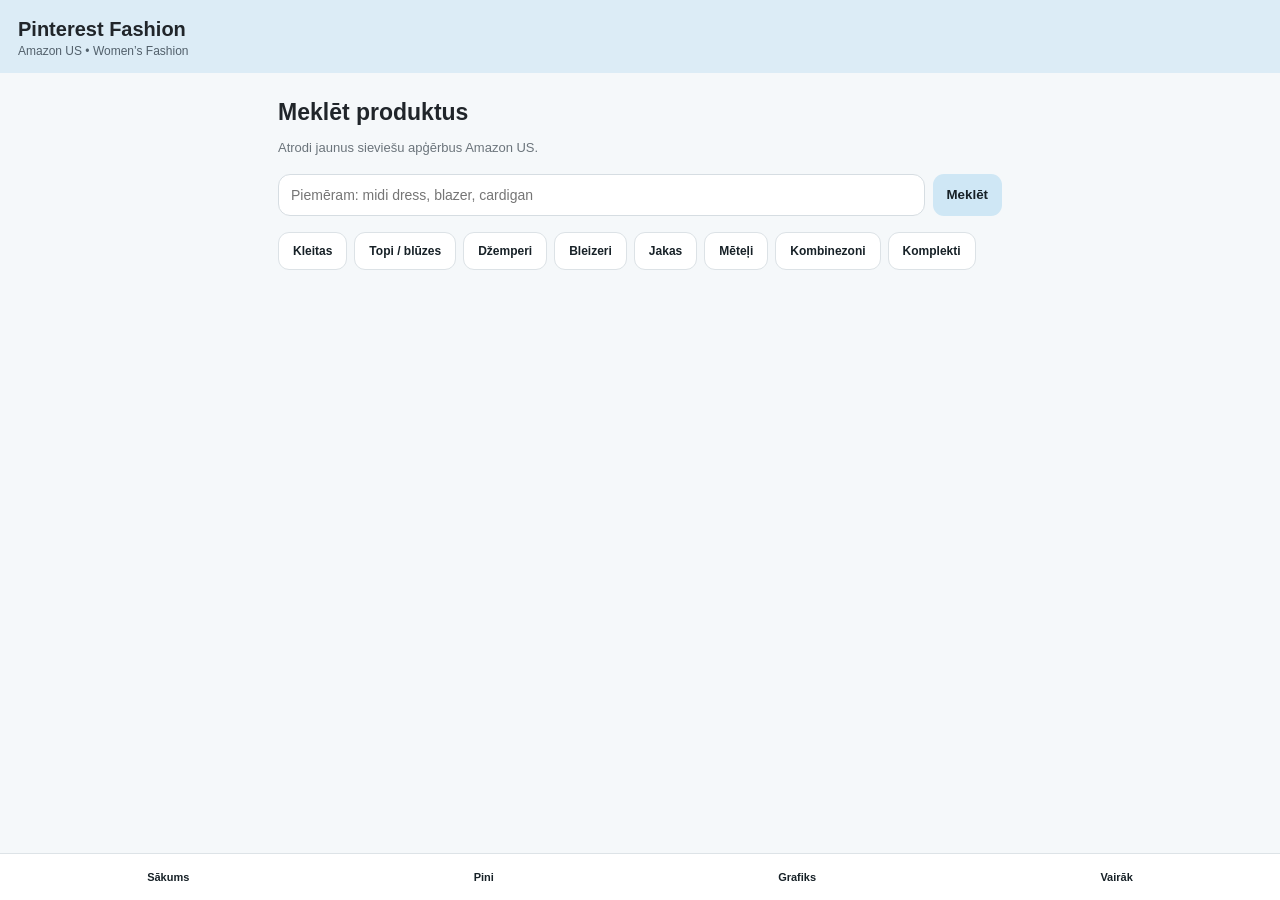
==== index.html @ 8db98124 "Rename index-3.html to index.html" ====
<!doctype html>
<html lang="lv">
<head>
  <meta charset="utf-8">
  <meta name="viewport" content="width=device-width,initial-scale=1,viewport-fit=cover">
  <meta name="theme-color" content="#dcecf6">
  <title>Amazon Pinterest Fashion</title>
  <link rel="stylesheet" href="style.css">
</head>
<body>
<header>
  <div class="brand">Pinterest Fashion</div>
  <div class="sub">Amazon US • Women’s Fashion</div>
</header>

<main>
  <section id="home" class="page active">
    <h1>Meklēt produktus</h1>
    <p class="muted">Atrodi jaunus sieviešu apģērbus Amazon US.</p>
    <div class="search">
      <input id="searchInput" placeholder="Piemēram: midi dress, blazer, cardigan">
      <button id="searchBtn">Meklēt</button>
    </div>
    <div class="filters">
      <button data-q="dresses">Kleitas</button>
      <button data-q="tops">Topi / blūzes</button>
      <button data-q="sweater women">Džemperi</button>
      <button data-q="women blazer">Bleizeri</button>
      <button data-q="women jacket">Jakas</button>
      <button data-q="women coat">Mēteļi</button>
      <button data-q="women jumpsuit">Kombinezoni</button>
      <button data-q="women two piece set">Komplekti</button>
    </div>
    <div id="status" class="status"></div>
    <div id="products" class="grid"></div>
  </section>

  <section id="product" class="page">
    <button class="back" data-page="home">← Atpakaļ</button>
    <div id="productDetail"></div>
  </section>

  <section id="pins" class="page">
    <h1>Mani pini</h1>
    <div id="pinsList" class="empty">Vēl nav izveidotu pin.</div>
  </section>

  <section id="schedule" class="page">
    <h1>Grafiks</h1>
    <div class="card">
      <b>3 pini dienā</b>
      <p class="muted">Mērķis: 2 SAVE + maksimums 1 LINK dienā.</p>
      <div class="scheduleRow"><span>Šodien</span><b id="todayCount">0 / 3</b></div>
    </div>
  </section>

  <section id="settings" class="page">
    <h1>Iestatījumi</h1>
    <div class="card">
      <label>Backend URL</label>
      <input id="apiBase" placeholder="https://tavs-backend.example.com">
      <button id="saveApi">Saglabāt</button>
      <p class="muted">Amazon Client Secret šeit nekad neievadi.</p>
    </div>
    <div class="card">
      <b>Atļautās kategorijas</b>
      <p>Kleitas, topi, blūzes, krekli, džemperi, kardigani, jakas, bleizeri, pufaikas, mēteļi, trenči, kombinezoni, romperi, divdaļīgi komplekti un loungewear.</p>
    </div>
  </section>
</main>

<nav>
  <button data-page="home">Sākums</button>
  <button data-page="pins">Pini</button>
  <button data-page="schedule">Grafiks</button>
  <button data-page="settings">Vairāk</button>
</nav>

<script src="app.js"></script>
</body>
</html>
---- style.css ----
*{box-sizing:border-box}body{margin:0;font-family:Arial,sans-serif;background:#f5f8fa;color:#20252a;padding-bottom:78px}header{background:#dcecf6;padding:18px 18px 15px;position:sticky;top:0;z-index:3}.brand{font-size:20px;font-weight:700}.sub{font-size:12px;margin-top:3px;color:#52606b}main{max-width:760px;margin:auto;padding:18px}h1{font-size:23px;margin:8px 0}.muted{color:#6b747b;font-size:13px;line-height:1.45}.search{display:flex;gap:8px;margin:16px 0}.search input,.card input{flex:1;border:1px solid #d6dde2;border-radius:12px;padding:12px;font-size:14px;background:white}.search button,button{border:0;border-radius:11px;padding:11px 14px;background:#cfe7f5;color:#172127;font-weight:600}.filters{display:flex;gap:7px;overflow:auto;padding-bottom:8px}.filters button{white-space:nowrap;background:white;border:1px solid #dce2e6;font-size:12px}.status{font-size:12px;margin:12px 0;color:#6b747b}.grid{display:grid;grid-template-columns:repeat(2,minmax(0,1fr));gap:12px}.card,.product{background:white;border-radius:16px;padding:13px;border:1px solid #e1e6e9}.product img{width:100%;aspect-ratio:3/4;object-fit:cover;border-radius:12px;background:#eee}.product h3{font-size:13px;line-height:1.35;margin:9px 0 6px}.product .small{font-size:11px;color:#707980}.product button{width:100%;margin-top:8px}.page{display:none}.page.active{display:block}.back{background:white;border:1px solid #dce2e6;margin-bottom:14px}.heroImg{width:100%;max-height:540px;object-fit:contain;background:white;border-radius:16px}.thumbs{display:flex;gap:8px;overflow:auto;margin:10px 0}.thumbs img{width:70px;height:90px;object-fit:cover;border-radius:9px;border:2px solid transparent}.thumbs img.selected{border-color:#8bbbd4}.empty{padding:25px;text-align:center;color:#7b858c}.scheduleRow{display:flex;justify-content:space-between;padding-top:14px}nav{position:fixed;bottom:0;left:0;right:0;background:white;border-top:1px solid #dde3e7;display:flex;justify-content:space-around;padding:9px 5px calc(9px + env(safe-area-inset-bottom));z-index:5}nav button{background:transparent;font-size:11px;padding:8px}.pin{margin-top:12px}.pin img{width:100%;border-radius:12px}.pin h3{font-size:15px}.label{font-size:11px;color:#69737a;margin-top:10px;display:block}.save{background:#fff;border:1px solid #d7dee2;margin-top:8px} @media(min-width:600px){.grid{grid-template-columns:repeat(3,minmax(0,1fr))}}
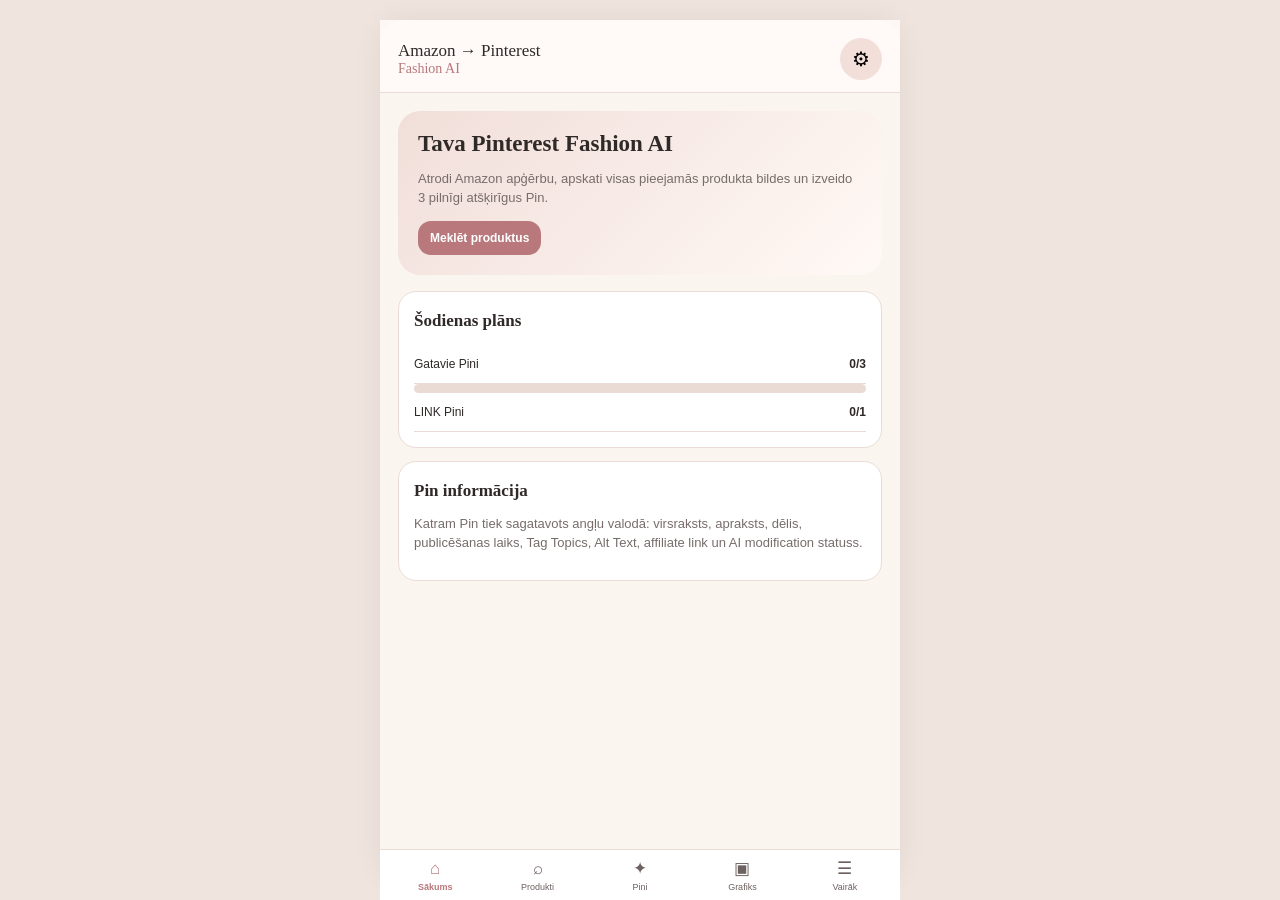
==== commit d7a1a43a: "Rename index-4.html to index.html" ====
--- a/index.html
+++ b/index.html
@@ -1,81 +1,308 @@
 <!doctype html>
 <html lang="lv">
 <head>
-  <meta charset="utf-8">
+  <meta charset="UTF-8">
   <meta name="viewport" content="width=device-width,initial-scale=1,viewport-fit=cover">
-  <meta name="theme-color" content="#dcecf6">
-  <title>Amazon Pinterest Fashion</title>
-  <link rel="stylesheet" href="style.css">
+  <meta name="theme-color" content="#b9787c">
+  <meta name="apple-mobile-web-app-capable" content="yes">
+  <title>Amazon → Pinterest Fashion AI</title>
+  
+  <style>
+:root{--rose:#b9787c;--rose2:#d9a6a5;--cream:#fbf5f0;--card:#fffaf7;--ink:#2f2928;--muted:#766d6b;--line:#eadbd5;--green:#4f9b83}
+*{box-sizing:border-box} body{margin:0;background:#efe4de;font-family:Arial,sans-serif;color:var(--ink)}
+button,input,select,textarea{font:inherit}.app{}
+#app{max-width:520px;margin:auto;min-height:100vh;background:var(--cream);box-shadow:0 0 30px #0001;padding-bottom:82px}
+.topbar{position:sticky;top:0;z-index:5;background:#fffaf8dd;backdrop-filter:blur(12px);display:flex;align-items:center;justify-content:space-between;padding:18px 18px 12px;border-bottom:1px solid var(--line)}
+.brand{font-family:Georgia,serif;font-size:20px}.brand-sub{font-family:Georgia,serif;font-size:16px;color:var(--rose)}
+.icon-btn{border:0;background:#f2dfda;width:42px;height:42px;border-radius:50%;font-size:20px}
+main{padding:18px}.hero{background:linear-gradient(135deg,#f1ded9,#fff9f5);padding:20px;border-radius:22px;margin-bottom:16px}
+h1{font-family:Georgia,serif;font-size:28px;margin:0 0 7px}h2{font-family:Georgia,serif;font-size:21px;margin:4px 0 14px}
+p{color:var(--muted);line-height:1.45}.search{display:flex;gap:8px}.search input{flex:1;min-width:0;border:1px solid var(--line);border-radius:13px;padding:13px;background:#fff}
+.primary,.secondary{border:0;border-radius:13px;padding:13px 15px;font-weight:700}.primary{background:var(--rose);color:white}.secondary{background:#f1dfdb;color:#7d4f52}
+.filters{display:grid;grid-template-columns:1fr 1fr;gap:9px;margin:12px 0}.filters select,.filters input{width:100%;border:1px solid var(--line);border-radius:11px;padding:11px;background:white}
+.chips{display:flex;flex-wrap:wrap;gap:7px;margin-top:10px}.chip{border:1px solid var(--line);background:white;border-radius:20px;padding:8px 11px;color:#695d59}
+.grid{display:grid;grid-template-columns:1fr 1fr;gap:12px}.product{background:white;border:1px solid var(--line);border-radius:16px;overflow:hidden}.product img{width:100%;aspect-ratio:1/1.22;object-fit:cover;background:#eee}.product-body{padding:10px}.product-title{font-size:13px;font-weight:700;min-height:34px}.price{font-weight:800;margin:5px 0}.stars{font-size:12px;color:#d98b18}.product .primary{width:100%;padding:9px;margin-top:7px}
+.pin-grid{display:grid;grid-template-columns:repeat(3,1fr);gap:8px}.pin{background:white;border:1px solid var(--line);border-radius:13px;overflow:hidden}.pin img{width:100%;aspect-ratio:2/3;object-fit:cover}.pin-body{padding:8px}.tag{font-size:10px;font-weight:800;color:#8b5559;background:#f4ddda;border-radius:10px;padding:5px 7px;display:inline-block}.pin button{width:100%;margin-top:7px}
+.card{background:white;border:1px solid var(--line);border-radius:18px;padding:15px;margin-bottom:13px}.field{margin:10px 0}.field label{font-size:12px;font-weight:700;display:block;margin-bottom:5px}.field input,.field textarea,.field select{width:100%;border:1px solid var(--line);border-radius:11px;padding:10px;background:#fff}.field textarea{min-height:90px;resize:vertical}
+.row{display:flex;gap:9px;align-items:center}.row>*{flex:1}.muted{color:var(--muted);font-size:13px}.empty{padding:30px;text-align:center;color:var(--muted)}
+.calendar{display:grid;grid-template-columns:repeat(7,1fr);gap:5px}.day{padding:9px 2px;text-align:center;border-radius:10px;background:#fff;border:1px solid var(--line);font-size:12px}.day.active{background:var(--rose);color:white}.agenda-item{display:flex;gap:10px;align-items:center;padding:10px 0;border-bottom:1px solid var(--line)}.thumb{width:48px;height:62px;border-radius:8px;object-fit:cover}
+.stat{display:flex;justify-content:space-between;padding:12px 0;border-bottom:1px solid var(--line)}.progress{height:9px;background:#eadbd5;border-radius:8px;overflow:hidden}.progress>div{height:100%;background:var(--green);width:100%}
+.bottom-nav{position:fixed;bottom:0;left:50%;transform:translateX(-50%);max-width:520px;width:100%;display:grid;grid-template-columns:repeat(5,1fr);background:#fff;border-top:1px solid var(--line);z-index:10;padding:7px 4px calc(7px + env(safe-area-inset-bottom))}
+.bottom-nav button{border:0;background:transparent;color:#6d6260;font-size:19px}.bottom-nav span{display:block;font-size:10px;margin-top:3px}.bottom-nav button.active{color:var(--rose);font-weight:800}
+.back{border:0;background:transparent;padding:0 0 12px;font-size:14px;color:var(--rose)}
+.toast{position:fixed;bottom:95px;left:50%;transform:translateX(-50%);background:#2f2928;color:white;padding:11px 15px;border-radius:12px;z-index:30;font-size:13px}
+@media(min-width:700px){#app{border-radius:22px;margin-top:20px;min-height:calc(100vh - 40px)}}
+
+.image-strip{display:grid;grid-template-columns:repeat(2,1fr);gap:9px}.img-choice{background:#fff;border:1px solid var(--line);border-radius:12px;overflow:hidden}.img-choice img{width:100%;aspect-ratio:1;object-fit:cover}.img-choice small{display:block;padding:6px;color:var(--muted)}
+
+.image-picker{display:grid;grid-template-columns:repeat(4,1fr);gap:7px}
+.image-option{border:2px solid var(--line);background:white;border-radius:10px;padding:3px;overflow:hidden;color:var(--ink);cursor:pointer}
+.image-option img{width:100%;aspect-ratio:1;object-fit:cover;border-radius:7px;display:block}
+.image-option span{display:block;font-size:9px;padding:4px 2px;line-height:1.2}
+.image-option.selected{border-color:var(--rose);background:#f9e9e6}
+.image-option.used{opacity:.42;cursor:not-allowed}
+@media(max-width:380px){.image-picker{grid-template-columns:repeat(3,1fr)}}
+
+/* Compact mobile typography */
+h1{font-size:23px}
+h2{font-size:18px}
+.brand{font-size:17px}.brand-sub{font-size:14px}
+p{font-size:13px}.product-title{font-size:12px}.price{font-size:14px}.muted{font-size:11px}
+.card{font-size:13px}.card h2{font-size:17px}.field label{font-size:11px}.field input,.field textarea,.field select{font-size:12px;padding:9px}
+.primary,.secondary{font-size:12px;padding:10px 12px}.chip{font-size:11px;padding:7px 9px}.bottom-nav button{font-size:17px}.bottom-nav span{font-size:9px}.stat{font-size:12px}.agenda-item{font-size:12px}.image-option span{font-size:8px}.pin-body{font-size:11px}.tag{font-size:9px}
+</style>
 </head>
 <body>
-<header>
-  <div class="brand">Pinterest Fashion</div>
-  <div class="sub">Amazon US • Women’s Fashion</div>
-</header>
-
-<main>
-  <section id="home" class="page active">
-    <h1>Meklēt produktus</h1>
-    <p class="muted">Atrodi jaunus sieviešu apģērbus Amazon US.</p>
-    <div class="search">
-      <input id="searchInput" placeholder="Piemēram: midi dress, blazer, cardigan">
-      <button id="searchBtn">Meklēt</button>
-    </div>
-    <div class="filters">
-      <button data-q="dresses">Kleitas</button>
-      <button data-q="tops">Topi / blūzes</button>
-      <button data-q="sweater women">Džemperi</button>
-      <button data-q="women blazer">Bleizeri</button>
-      <button data-q="women jacket">Jakas</button>
-      <button data-q="women coat">Mēteļi</button>
-      <button data-q="women jumpsuit">Kombinezoni</button>
-      <button data-q="women two piece set">Komplekti</button>
-    </div>
-    <div id="status" class="status"></div>
-    <div id="products" class="grid"></div>
-  </section>
-
-  <section id="product" class="page">
-    <button class="back" data-page="home">← Atpakaļ</button>
-    <div id="productDetail"></div>
-  </section>
-
-  <section id="pins" class="page">
-    <h1>Mani pini</h1>
-    <div id="pinsList" class="empty">Vēl nav izveidotu pin.</div>
-  </section>
-
-  <section id="schedule" class="page">
-    <h1>Grafiks</h1>
-    <div class="card">
-      <b>3 pini dienā</b>
-      <p class="muted">Mērķis: 2 SAVE + maksimums 1 LINK dienā.</p>
-      <div class="scheduleRow"><span>Šodien</span><b id="todayCount">0 / 3</b></div>
-    </div>
-  </section>
-
-  <section id="settings" class="page">
-    <h1>Iestatījumi</h1>
-    <div class="card">
-      <label>Backend URL</label>
-      <input id="apiBase" placeholder="https://tavs-backend.example.com">
-      <button id="saveApi">Saglabāt</button>
-      <p class="muted">Amazon Client Secret šeit nekad neievadi.</p>
-    </div>
-    <div class="card">
-      <b>Atļautās kategorijas</b>
-      <p>Kleitas, topi, blūzes, krekli, džemperi, kardigani, jakas, bleizeri, pufaikas, mēteļi, trenči, kombinezoni, romperi, divdaļīgi komplekti un loungewear.</p>
-    </div>
-  </section>
-</main>
-
-<nav>
-  <button data-page="home">Sākums</button>
-  <button data-page="pins">Pini</button>
-  <button data-page="schedule">Grafiks</button>
-  <button data-page="settings">Vairāk</button>
-</nav>
-
-<script src="app.js"></script>
+  <div id="app">
+    <header class="topbar">
+      <div>
+        <div class="brand">Amazon → Pinterest</div>
+        <div class="brand-sub">Fashion AI</div>
+      </div>
+      <button class="icon-btn" onclick="showPage('settings')" aria-label="Iestatījumi">⚙</button>
+    </header>
+
+    <main id="content"></main>
+
+    <nav class="bottom-nav">
+      <button data-page="home" onclick="showPage('home')">⌂<span>Sākums</span></button>
+      <button data-page="products" onclick="showPage('products')">⌕<span>Produkti</span></button>
+      <button data-page="pins" onclick="showPage('pins')">✦<span>Pini</span></button>
+      <button data-page="schedule" onclick="showPage('schedule')">▣<span>Grafiks</span></button>
+      <button data-page="settings" onclick="showPage('settings')">☰<span>Vairāk</span></button>
+    </nav>
+  </div>
+<script>
+const products=[
+ {id:1,title:"PRETTYGARDEN Women's Striped Sweater",price:"$36.99",images:[
+ "https://images.unsplash.com/photo-1576566588028-4147f3842f27?auto=format&fit=crop&w=700&q=80",
+ "https://images.unsplash.com/photo-1434389677669-e08b4cac3105?auto=format&fit=crop&w=700&q=80",
+ "https://images.unsplash.com/photo-1551488831-00ddcb6c6bd3?auto=format&fit=crop&w=700&q=80",
+ "https://images.unsplash.com/photo-1541099649105-f69ad21f3246?auto=format&fit=crop&w=700&q=80"
+ ]},
+ {id:2,title:"ANRABESS Women's Casual Blazer",price:"$49.99",images:[
+ "https://images.unsplash.com/photo-1591369822096-ffd140ec948f?auto=format&fit=crop&w=700&q=80",
+ "https://images.unsplash.com/photo-1551488831-00ddcb6c6bd3?auto=format&fit=crop&w=700&q=80",
+ "https://images.unsplash.com/photo-1539109136881-3be0616acf4b?auto=format&fit=crop&w=700&q=80",
+ "https://images.unsplash.com/photo-1485968579580-b6d095142e6e?auto=format&fit=crop&w=700&q=80"
+ ]},
+ {id:3,title:"MEROKEETY Women's Ribbed Sweater",price:"$32.99",images:[
+ "https://images.unsplash.com/photo-1434389677669-e08b4cac3105?auto=format&fit=crop&w=700&q=80",
+ "https://images.unsplash.com/photo-1485968579580-b6d095142e6e?auto=format&fit=crop&w=700&q=80",
+ "https://images.unsplash.com/photo-1551488831-00ddcb6c6bd3?auto=format&fit=crop&w=700&q=80",
+ "https://images.unsplash.com/photo-1525507119028-ed4c629a60a3?auto=format&fit=crop&w=700&q=80"
+ ]},
+ {id:5,title:"ZESICA Women's Sweater Dress",price:"$44.99",images:[
+ "https://images.unsplash.com/photo-1496747611176-843222e1e57c?auto=format&fit=crop&w=700&q=80",
+ "https://images.unsplash.com/photo-1485230895905-ec40ba36b9bc?auto=format&fit=crop&w=700&q=80",
+ "https://images.unsplash.com/photo-1515886657613-9f3515b0c78f?auto=format&fit=crop&w=700&q=80",
+ "https://images.unsplash.com/photo-1529139574466-a303027c1d8b?auto=format&fit=crop&w=700&q=80"
+ ]},
+ {id:6,title:"ANRABESS Women's Casual Blouse",price:"$29.99",images:[
+ "https://images.unsplash.com/photo-1551488831-00ddcb6c6bd3?auto=format&fit=crop&w=700&q=80",
+ "https://images.unsplash.com/photo-1564257577054-8b8f7b0f0e9f?auto=format&fit=crop&w=700&q=80",
+ "https://images.unsplash.com/photo-1581044777550-4cfa60707c03?auto=format&fit=crop&w=700&q=80",
+ "https://images.unsplash.com/photo-1534030347209-467a5b0f0c3d?auto=format&fit=crop&w=700&q=80"
+ ]}
+];
+
+const boards=["Classy Minimal Outfits","Chic Everyday Outfit Ideas","Capsule wardrobe outfit ideas","Women's Outfit Ideas"];
+const times=["10:00","14:00","18:30","21:00"];
+let state={
+ page:"home", selected:null, activeProduct:null,
+ pins:JSON.parse(localStorage.getItem("pins")||"[]"),
+ schedule:JSON.parse(localStorage.getItem("schedule")||"[]")
+};
+
+function save(){localStorage.setItem("pins",JSON.stringify(state.pins));localStorage.setItem("schedule",JSON.stringify(state.schedule))}
+function nav(){document.querySelectorAll(".bottom-nav button").forEach(b=>b.classList.toggle("active",b.dataset.page===state.page))}
+function showPage(p){state.page=p;render();window.scrollTo(0,0)}
+function toast(t){let x=document.createElement("div");x.className="toast";x.textContent=t;document.body.appendChild(x);setTimeout(()=>x.remove(),2200)}
+function imgCard(p,i){return `<div class="img-choice"><img src="${p.images[i]}" alt="Amazon image ${i+1}"><small>Amazon attēls ${i+1}</small></div>`}
+function productCard(p){
+ return `<article class="product">
+   <img src="${p.images[0]}" alt="${p.title}">
+   <div class="product-body">
+     <div class="product-title">${p.title}</div>
+     <div class="price">${p.price}</div>
+     <div class="stars">★★★★★ <span class="muted">(2.8K)</span></div>
+     <div class="muted" style="margin-top:5px">${p.images.length} Amazon bildes</div>
+     <button class="primary" onclick="openProduct(${p.id})">Apskatīt un izveidot Pinus</button>
+ </div></article>`
+}
+function home(){
+ return `<div class="hero"><h1>Tava Pinterest Fashion AI</h1>
+ <p>Atrodi Amazon apģērbu, apskati visas pieejamās produkta bildes un izveido 3 pilnīgi atšķirīgus Pin.</p>
+ <button class="primary" onclick="showPage('products')">Meklēt produktus</button></div>
+ <div class="card"><h2>Šodienas plāns</h2>
+ <div class="stat"><span>Gatavie Pini</span><b>${state.pins.length}/3</b></div>
+ <div class="progress"><div style="width:${Math.min(100,state.pins.length/3*100)}%"></div></div>
+ <div class="stat"><span>LINK Pini</span><b>${state.pins.filter(x=>x.type==="LINK").length}/1</b></div></div>
+ <div class="card"><h2>Pin informācija</h2>
+ <p>Katram Pin tiek sagatavots angļu valodā: virsraksts, apraksts, dēlis, publicēšanas laiks, Tag Topics, Alt Text, affiliate link un AI modification statuss.</p></div>`
+}
+function productsPage(){
+ return `<button class="back" onclick="showPage('home')">‹ Atpakaļ</button><h2>Amazon produkti</h2>
+ <div class="search"><input id="q" placeholder="women's fall outfits"><button class="primary" onclick="doSearch()">Meklēt</button></div>
+ <div class="filters"><select id="category"><option>All Women's Fashion</option><option>Dresses</option><option>Tops</option><option>Blouses</option><option>Shirts</option><option>Sweaters</option><option>Cardigans</option><option>Jackets</option><option>Blazers</option><option>Puffer Jackets</option><option>Coats</option><option>Trench Coats</option><option>Jumpsuits</option><option>Romper</option><option>Two-Piece Sets</option><option>Loungewear</option></select>
+ <select><option>Best Match</option><option>Price: Low to High</option><option>Newest</option></select></div>
+ <div class="chips">${["dresses","tops","blouses","shirts","sweaters","cardigans","jackets","blazers","puffer jackets","coats","trench coats","jumpsuits","rompers","two piece sets","loungewear"].map(x=>`<button class="chip" onclick="document.getElementById('q').value='women ${x}'">${x}</button>`).join("")}</div>
+ <h2 style="margin-top:22px">Produkti</h2><div class="grid">${products.map(productCard).join("")}</div>`
+}
+function doSearch(){toast("Demo režīmā tiek parādīti piemēra produkti. Īstajā versijā šeit tiks meklēts Amazon.");}
+function openProduct(id){state.activeProduct=products.find(x=>x.id===id);state.page="product";render()}
+function productPage(){
+ const p=state.activeProduct;
+ return `<button class="back" onclick="showPage('products')">‹ Atpakaļ</button>
+ <div class="card"><h2>${p.title}</h2><div class="price">${p.price}</div>
+ <p>Amazon produkta bildes: ${p.images.length}. Izvēlies atšķirīgas bildes dažādiem Pin.</p><p class="muted">Aplikācija fokusējas uz kleitām, topiem, blūzēm, krekliem, džemperiem, kardiganiem, jakām, bleizeriem, pufaikām, mēteļiem, trenčiem, kombinezoniem, romperiem, komplektiem un loungewear.</p>
+ <div class="image-strip">${p.images.map((_,i)=>imgCard(p,i)).join("")}</div>
+ <button class="primary" style="width:100%;margin-top:14px" onclick="generatePins(${p.id})">Izveidot 3 atšķirīgus Pin</button></div>`
+}
+function buildPin(type,imgIndex,ai){
+ const p=state.activeProduct;
+ const title=type==="LINK"
+  ? `${p.title} | Chic Women's Outfit Idea`
+  : imgIndex===0
+    ? `Classy Everyday Outfit | ${p.title}`
+    : `Easy Fall Outfit Idea | ${p.title}`;
+ return {
+   id:Date.now()+imgIndex,type,img:p.images[imgIndex],sourceImage:imgIndex+1,
+   title,
+   desc:`Discover an effortless women's outfit featuring the ${p.title.toLowerCase()}. Perfect for chic everyday looks, fall outfit inspiration and a versatile capsule wardrobe. Shop the look on Amazon. Paid link. #ad`,
+   board:boards[imgIndex%boards.length],
+   time:times[imgIndex],
+   topics:["women's fashion","outfit ideas","capsule wardrobe","fall outfits","amazon finds"],
+   alt:`Woman wearing ${p.title.toLowerCase()} styled as a chic everyday outfit`,
+   affiliate:`https://www.amazon.com/dp/PRODUCT?tag=yourtag-20`,
+   ai:ai?"Yes — image modified":"No — original Amazon image",
+   aiDetails:ai?"Pinterest-format crop / editorial layout":"Original Amazon product image",
+   typeLabel:type+" PIN"
+ }
+}
+function generatePins(id){
+ state.activeProduct=products.find(x=>x.id===id);
+ // Deliberately different source images for the 3 Pins.
+ state.generated=[buildPin("SAVE",0,true),buildPin("SAVE",1,true),buildPin("LINK",2,true)];
+ state.page="generated";render()
+}
+function generatedPage(){
+ const p=state.activeProduct, arr=state.generated||[];
+ return `<button class="back" onclick="showPage('product')">‹ Atpakaļ</button>
+ <h2>Ģenerētie Pini</h2>
+ <p>Programma automātiski izvēlējās ${arr.length} dažādas bildes. Ja kāda nepatīk, vari to nomainīt pret jebkuru citu pieejamo Amazon bildi.</p>
+ <div class="pin-list">
+ ${arr.map((x,i)=>`
+   <div class="card pin-editor-card">
+     <div class="row" style="align-items:flex-start">
+       <div style="flex:0 0 125px">
+         <img style="width:125px;height:165px;object-fit:cover;border-radius:12px" src="${x.img}" id="preview-${i}">
+       </div>
+       <div>
+         <span class="tag">${x.typeLabel}</span>
+         <b style="display:block;margin-top:7px">${x.type==="LINK"?"LINK PIN":"SAVE PIN"}</b>
+         <small style="display:block;margin-top:4px;color:var(--muted)">Pašlaik izmantota Amazon bilde #${x.sourceImage}</small>
+         <small style="display:block;margin-top:4px;color:var(--green)">✓ Šī bilde netiek izmantota citam Pin</small>
+       </div>
+     </div>
+
+     <div style="margin-top:14px">
+       <label style="font-size:12px;font-weight:700;display:block;margin-bottom:7px">Nomainīt bildi</label>
+       <div class="image-picker">
+         ${p.images.map((url,j)=>{
+           const usedByOther=arr.some((other,k)=>k!==i && other.sourceImage===j+1);
+           const selected=x.sourceImage===j+1;
+           return `<button class="image-option ${selected?"selected":""} ${usedByOther?"used":""}"
+             ${usedByOther?"disabled":""}
+             onclick="changePinImage(${i},${j})">
+             <img src="${url}" alt="Amazon bilde ${j+1}">
+             <span>${selected?"✓ Izvēlēta":"Bilde #"+(j+1)}${usedByOther?" · izmantota":""}</span>
+           </button>`;
+         }).join("")}
+       </div>
+     </div>
+
+     <button class="secondary" style="width:100%;margin-top:12px" onclick="editGenerated(${i})">Rediģēt teksta informāciju</button>
+   </div>
+ `).join("")}
+ </div>
+
+ <div class="card" style="margin-top:14px">
+   <b>Bilžu pārbaude</b>
+   <div class="stat"><span>Dažādas bildes</span><b>${new Set(arr.map(x=>x.sourceImage)).size}/${arr.length}</b></div>
+   <div class="stat"><span>Pieejamās Amazon bildes</span><b>${p.images.length}</b></div>
+   <p style="margin-bottom:0">Ja produktam ir 4 bildes, vari brīvi nomainīt jebkuru no 3 izvēlētajām pret 4. bildi.</p>
+ </div>
+
+ <button class="primary" style="width:100%" onclick="addGenerated()">Pievienot grafikam</button>`;
+}
+function changePinImage(pinIndex,imageIndex){
+ const arr=state.generated||[];
+ const alreadyUsed=arr.some((x,i)=>i!==pinIndex && x.sourceImage===imageIndex+1);
+ if(alreadyUsed){toast("Šī bilde jau tiek izmantota citam Pin");return}
+ arr[pinIndex].img=state.activeProduct.images[imageIndex];
+ arr[pinIndex].sourceImage=imageIndex+1;
+ arr[pinIndex].alt=`Woman wearing ${state.activeProduct.title.toLowerCase()} styled as a chic everyday outfit`;
+ render();
+ toast(`Pin ${pinIndex+1}: izmantota Amazon bilde #${imageIndex+1}`);
+}
+function editGenerated(i){
+ state.editIndex=i;state.edit=JSON.parse(JSON.stringify(state.generated[i]));state.page="edit";render()
+}
+function editPage(){
+ const x=state.edit;
+ return `<button class="back" onclick="state.page='generated';render()">‹ Atpakaļ</button><h2>Rediģēt ${x.type} Pin</h2>
+ <div class="card">
+ <img style="width:100%;border-radius:14px;max-height:430px;object-fit:cover" src="${x.img}">
+ <div class="muted" style="margin-top:7px">Izmantotā Amazon bilde: #${x.sourceImage}</div>
+ <div class="field"><label>Pin tips</label><select id="etype"><option ${x.type==="SAVE"?"selected":""}>SAVE</option><option ${x.type==="LINK"?"selected":""}>LINK</option></select></div>
+ <div class="field"><label>Title — English</label><input id="etitle" value="${x.title}"></div>
+ <div class="field"><label>Description — English</label><textarea id="edesc">${x.desc}</textarea></div>
+ <div class="field"><label>Pinterest Board</label><select id="eboard">${boards.map(b=>`<option ${b===x.board?"selected":""}>${b}</option>`).join("")}</select></div>
+ <div class="field"><label>Publishing time</label><select id="etime">${times.map(t=>`<option ${t===x.time?"selected":""}>${t}</option>`).join("")}</select></div>
+ <div class="field"><label>Keywords — English</label><input id="ekeywords" value="${(x.keywords||x.topics.join(", ")).replace(/"/g,"&quot;")}"></div><div class="field"><label>Tag Topics — English</label><input id="etopics" value="${x.topics.join(", ")}"></div>
+ <div class="field"><label>Alt Text — English</label><textarea id="ealt">${x.alt}</textarea></div>
+ <div class="field"><label>Affiliate link</label><input id="elink" value="${x.affiliate}"></div>
+ <div class="field"><label>AI modification?</label><select id="eai"><option ${x.ai.startsWith("Yes")?"selected":""}>Yes — AI modified</option><option ${x.ai.startsWith("No")?"selected":""}>No — original Amazon image</option></select></div>
+ <div class="card" style="background:#fbf1ed"><b>AI modification details</b><p style="margin-bottom:0">${x.aiDetails}</p></div>
+ <button class="primary" style="width:100%" onclick="saveEdited()">Saglabāt Pin</button>
+ </div>`
+}
+function saveEdited(){
+ const x=state.edit;
+ x.type=document.getElementById("etype").value;x.title=document.getElementById("etitle").value;x.desc=document.getElementById("edesc").value;
+ x.board=document.getElementById("eboard").value;x.time=document.getElementById("etime").value;
+ x.keywords=document.getElementById("ekeywords").value;x.topics=document.getElementById("etopics").value.split(",").map(s=>s.trim()).filter(Boolean);x.alt=document.getElementById("ealt").value;
+ x.affiliate=document.getElementById("elink").value;x.ai=document.getElementById("eai").value;
+ x.aiDetails=x.ai.startsWith("Yes")?"Pinterest-format crop / editorial layout":"Original Amazon product image";
+ state.generated[state.editIndex]=x;state.page="generated";render();toast("Pin saglabāts")
+}
+function addGenerated(){
+ const arr=state.generated||[];
+ state.pins.push(...arr);state.schedule.push(...arr);save();state.generated=[];state.activeProduct=null;state.page="schedule";render();toast("3 atšķirīgi Pini pievienoti grafikam")
+}
+function pinsPage(){
+ return `<h2>Mani Pini</h2>${state.pins.length?state.pins.map(x=>`<div class="card"><div class="row"><img class="thumb" src="${x.img}"><div><span class="tag">${x.type}</span><b style="display:block;margin-top:5px">${x.title}</b><small>${x.board} · ${x.time}</small><small style="display:block">AI: ${x.ai}</small></div></div></div>`).join(""):`<div class="empty">Vēl nav saglabātu Pin.</div>`}`
+}
+function schedulePage(){
+ let days=[...Array(30)].map((_,i)=>i+1);
+ return `<h2>Manas publikācijas</h2><div class="card"><div style="display:flex;justify-content:space-between"><b>Septembris 2026</b><b>›</b></div><div class="calendar" style="margin-top:12px">${days.map(d=>`<div class="day ${d===24?"active":""}">${d}</div>`).join("")}</div></div>
+ <div class="card"><h2>Pini 24. sept.</h2>${state.schedule.length?state.schedule.slice(-3).map(x=>`<div class="agenda-item"><img class="thumb" src="${x.img}"><div><span class="tag">${x.type}</span><div>${x.title}</div><small>${x.time} · ${x.board}</small></div></div>`).join(""):"<div class='empty'>Šodien vēl nav ieplānotu Pin.</div>"}</div>
+ <div class="card"><div class="stat"><span>Dienas mērķis</span><b>${Math.min(3,state.schedule.length)}/3</b></div><div class="progress"><div style="width:${Math.min(100,state.schedule.length/3*100)}%"></div></div></div>`
+}
+function saveBackendUrl(){const v=document.getElementById("backendUrl")?.value?.trim()||"";localStorage.setItem("backendUrl",v);toast("Backend adrese saglabāta")}
+function settings(){
+ const backendUrl=localStorage.getItem("backendUrl")||"";
+ return `<h2>Iestatījumi</h2><div class="card"><h2>Amazon savienojums</h2><div class="field"><label>Backend URL</label><input id="backendUrl" value="${backendUrl}" placeholder="https://tavs-backend.example.com"></div><div class="field"><label>Partner Tag</label><input placeholder="yourtag-20"></div><div class="field"><label>Creators API Client ID</label><input placeholder="Ievadi Client ID"></div><p class="muted">Client Secret šeit neglabājam. Tas paliek drošajā backendā.</p><button class="primary" style="width:100%" onclick="saveBackendUrl()">Saglabāt</button></div>
+ <div class="card"><h2>Pinterest savienojums</h2><p>Šeit vēlāk pieslēgsim Pinterest kontu publicēšanai.</p><button class="secondary" style="width:100%" onclick="toast('Pinterest savienojums būs nākamajā versijā')">Pieslēgt Pinterest</button></div>
+ <div class="card"><h2>Mani Pinterest dēļi</h2>${boards.map(b=>`<div class="stat"><span>${b}</span><b>✓</b></div>`).join("")}</div>`
+}
+function render(){
+ let c=document.getElementById("content");
+ c.innerHTML=state.page==="home"?home():state.page==="products"?productsPage():state.page==="product"?productPage():state.page==="generated"?generatedPage():state.page==="edit"?editPage():state.page==="pins"?pinsPage():state.page==="schedule"?schedulePage():settings();
+ nav()
+}
+render();
+</script>
 </body>
 </html>
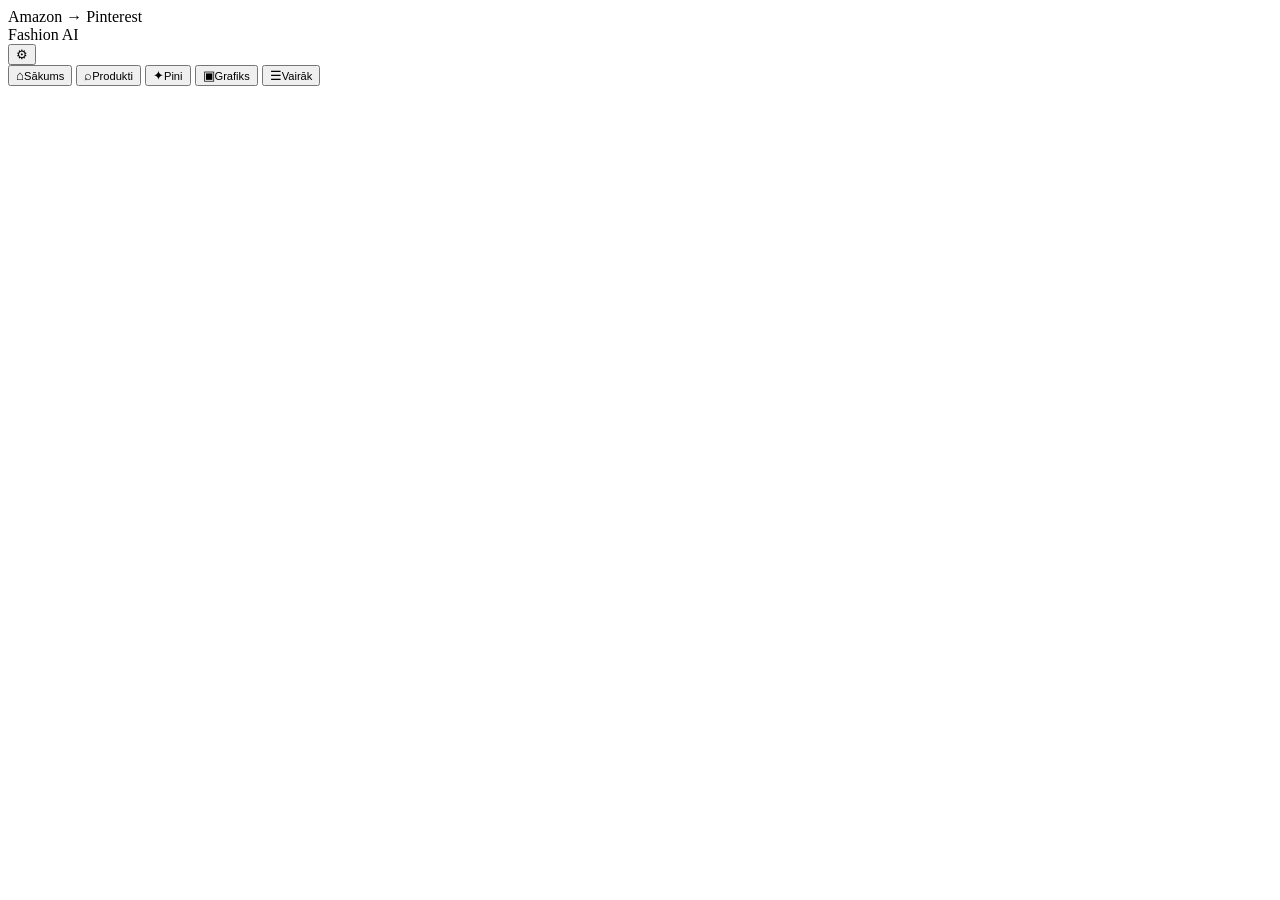
==== commit cb697fac: "Rename index-7.html to index.html" ====
--- a/index.html
+++ b/index.html
@@ -1,308 +1,22 @@
 <!doctype html>
 <html lang="lv">
 <head>
-  <meta charset="UTF-8">
-  <meta name="viewport" content="width=device-width,initial-scale=1,viewport-fit=cover">
-  <meta name="theme-color" content="#b9787c">
-  <meta name="apple-mobile-web-app-capable" content="yes">
-  <title>Amazon → Pinterest Fashion AI</title>
-  
-  <style>
-:root{--rose:#b9787c;--rose2:#d9a6a5;--cream:#fbf5f0;--card:#fffaf7;--ink:#2f2928;--muted:#766d6b;--line:#eadbd5;--green:#4f9b83}
-*{box-sizing:border-box} body{margin:0;background:#efe4de;font-family:Arial,sans-serif;color:var(--ink)}
-button,input,select,textarea{font:inherit}.app{}
-#app{max-width:520px;margin:auto;min-height:100vh;background:var(--cream);box-shadow:0 0 30px #0001;padding-bottom:82px}
-.topbar{position:sticky;top:0;z-index:5;background:#fffaf8dd;backdrop-filter:blur(12px);display:flex;align-items:center;justify-content:space-between;padding:18px 18px 12px;border-bottom:1px solid var(--line)}
-.brand{font-family:Georgia,serif;font-size:20px}.brand-sub{font-family:Georgia,serif;font-size:16px;color:var(--rose)}
-.icon-btn{border:0;background:#f2dfda;width:42px;height:42px;border-radius:50%;font-size:20px}
-main{padding:18px}.hero{background:linear-gradient(135deg,#f1ded9,#fff9f5);padding:20px;border-radius:22px;margin-bottom:16px}
-h1{font-family:Georgia,serif;font-size:28px;margin:0 0 7px}h2{font-family:Georgia,serif;font-size:21px;margin:4px 0 14px}
-p{color:var(--muted);line-height:1.45}.search{display:flex;gap:8px}.search input{flex:1;min-width:0;border:1px solid var(--line);border-radius:13px;padding:13px;background:#fff}
-.primary,.secondary{border:0;border-radius:13px;padding:13px 15px;font-weight:700}.primary{background:var(--rose);color:white}.secondary{background:#f1dfdb;color:#7d4f52}
-.filters{display:grid;grid-template-columns:1fr 1fr;gap:9px;margin:12px 0}.filters select,.filters input{width:100%;border:1px solid var(--line);border-radius:11px;padding:11px;background:white}
-.chips{display:flex;flex-wrap:wrap;gap:7px;margin-top:10px}.chip{border:1px solid var(--line);background:white;border-radius:20px;padding:8px 11px;color:#695d59}
-.grid{display:grid;grid-template-columns:1fr 1fr;gap:12px}.product{background:white;border:1px solid var(--line);border-radius:16px;overflow:hidden}.product img{width:100%;aspect-ratio:1/1.22;object-fit:cover;background:#eee}.product-body{padding:10px}.product-title{font-size:13px;font-weight:700;min-height:34px}.price{font-weight:800;margin:5px 0}.stars{font-size:12px;color:#d98b18}.product .primary{width:100%;padding:9px;margin-top:7px}
-.pin-grid{display:grid;grid-template-columns:repeat(3,1fr);gap:8px}.pin{background:white;border:1px solid var(--line);border-radius:13px;overflow:hidden}.pin img{width:100%;aspect-ratio:2/3;object-fit:cover}.pin-body{padding:8px}.tag{font-size:10px;font-weight:800;color:#8b5559;background:#f4ddda;border-radius:10px;padding:5px 7px;display:inline-block}.pin button{width:100%;margin-top:7px}
-.card{background:white;border:1px solid var(--line);border-radius:18px;padding:15px;margin-bottom:13px}.field{margin:10px 0}.field label{font-size:12px;font-weight:700;display:block;margin-bottom:5px}.field input,.field textarea,.field select{width:100%;border:1px solid var(--line);border-radius:11px;padding:10px;background:#fff}.field textarea{min-height:90px;resize:vertical}
-.row{display:flex;gap:9px;align-items:center}.row>*{flex:1}.muted{color:var(--muted);font-size:13px}.empty{padding:30px;text-align:center;color:var(--muted)}
-.calendar{display:grid;grid-template-columns:repeat(7,1fr);gap:5px}.day{padding:9px 2px;text-align:center;border-radius:10px;background:#fff;border:1px solid var(--line);font-size:12px}.day.active{background:var(--rose);color:white}.agenda-item{display:flex;gap:10px;align-items:center;padding:10px 0;border-bottom:1px solid var(--line)}.thumb{width:48px;height:62px;border-radius:8px;object-fit:cover}
-.stat{display:flex;justify-content:space-between;padding:12px 0;border-bottom:1px solid var(--line)}.progress{height:9px;background:#eadbd5;border-radius:8px;overflow:hidden}.progress>div{height:100%;background:var(--green);width:100%}
-.bottom-nav{position:fixed;bottom:0;left:50%;transform:translateX(-50%);max-width:520px;width:100%;display:grid;grid-template-columns:repeat(5,1fr);background:#fff;border-top:1px solid var(--line);z-index:10;padding:7px 4px calc(7px + env(safe-area-inset-bottom))}
-.bottom-nav button{border:0;background:transparent;color:#6d6260;font-size:19px}.bottom-nav span{display:block;font-size:10px;margin-top:3px}.bottom-nav button.active{color:var(--rose);font-weight:800}
-.back{border:0;background:transparent;padding:0 0 12px;font-size:14px;color:var(--rose)}
-.toast{position:fixed;bottom:95px;left:50%;transform:translateX(-50%);background:#2f2928;color:white;padding:11px 15px;border-radius:12px;z-index:30;font-size:13px}
-@media(min-width:700px){#app{border-radius:22px;margin-top:20px;min-height:calc(100vh - 40px)}}
-
-.image-strip{display:grid;grid-template-columns:repeat(2,1fr);gap:9px}.img-choice{background:#fff;border:1px solid var(--line);border-radius:12px;overflow:hidden}.img-choice img{width:100%;aspect-ratio:1;object-fit:cover}.img-choice small{display:block;padding:6px;color:var(--muted)}
-
-.image-picker{display:grid;grid-template-columns:repeat(4,1fr);gap:7px}
-.image-option{border:2px solid var(--line);background:white;border-radius:10px;padding:3px;overflow:hidden;color:var(--ink);cursor:pointer}
-.image-option img{width:100%;aspect-ratio:1;object-fit:cover;border-radius:7px;display:block}
-.image-option span{display:block;font-size:9px;padding:4px 2px;line-height:1.2}
-.image-option.selected{border-color:var(--rose);background:#f9e9e6}
-.image-option.used{opacity:.42;cursor:not-allowed}
-@media(max-width:380px){.image-picker{grid-template-columns:repeat(3,1fr)}}
-
-/* Compact mobile typography */
-h1{font-size:23px}
-h2{font-size:18px}
-.brand{font-size:17px}.brand-sub{font-size:14px}
-p{font-size:13px}.product-title{font-size:12px}.price{font-size:14px}.muted{font-size:11px}
-.card{font-size:13px}.card h2{font-size:17px}.field label{font-size:11px}.field input,.field textarea,.field select{font-size:12px;padding:9px}
-.primary,.secondary{font-size:12px;padding:10px 12px}.chip{font-size:11px;padding:7px 9px}.bottom-nav button{font-size:17px}.bottom-nav span{font-size:9px}.stat{font-size:12px}.agenda-item{font-size:12px}.image-option span{font-size:8px}.pin-body{font-size:11px}.tag{font-size:9px}
-</style>
+<meta charset="UTF-8"><meta name="viewport" content="width=device-width,initial-scale=1">
+<meta name="theme-color" content="#bd7f86"><title>Amazon → Pinterest | Fashion AI</title>
+<link rel="preconnect" href="https://fonts.googleapis.com">
+<link rel="preconnect" href="https://fonts.gstatic.com" crossorigin>
+<link href="https://fonts.googleapis.com/css2?family=Roboto+Condensed:wght@300;400;500;600;700&display=swap" rel="stylesheet">
+<link rel="stylesheet" href="style.css">
 </head>
 <body>
-  <div id="app">
-    <header class="topbar">
-      <div>
-        <div class="brand">Amazon → Pinterest</div>
-        <div class="brand-sub">Fashion AI</div>
-      </div>
-      <button class="icon-btn" onclick="showPage('settings')" aria-label="Iestatījumi">⚙</button>
-    </header>
-
-    <main id="content"></main>
-
-    <nav class="bottom-nav">
-      <button data-page="home" onclick="showPage('home')">⌂<span>Sākums</span></button>
-      <button data-page="products" onclick="showPage('products')">⌕<span>Produkti</span></button>
-      <button data-page="pins" onclick="showPage('pins')">✦<span>Pini</span></button>
-      <button data-page="schedule" onclick="showPage('schedule')">▣<span>Grafiks</span></button>
-      <button data-page="settings" onclick="showPage('settings')">☰<span>Vairāk</span></button>
-    </nav>
-  </div>
-<script>
-const products=[
- {id:1,title:"PRETTYGARDEN Women's Striped Sweater",price:"$36.99",images:[
- "https://images.unsplash.com/photo-1576566588028-4147f3842f27?auto=format&fit=crop&w=700&q=80",
- "https://images.unsplash.com/photo-1434389677669-e08b4cac3105?auto=format&fit=crop&w=700&q=80",
- "https://images.unsplash.com/photo-1551488831-00ddcb6c6bd3?auto=format&fit=crop&w=700&q=80",
- "https://images.unsplash.com/photo-1541099649105-f69ad21f3246?auto=format&fit=crop&w=700&q=80"
- ]},
- {id:2,title:"ANRABESS Women's Casual Blazer",price:"$49.99",images:[
- "https://images.unsplash.com/photo-1591369822096-ffd140ec948f?auto=format&fit=crop&w=700&q=80",
- "https://images.unsplash.com/photo-1551488831-00ddcb6c6bd3?auto=format&fit=crop&w=700&q=80",
- "https://images.unsplash.com/photo-1539109136881-3be0616acf4b?auto=format&fit=crop&w=700&q=80",
- "https://images.unsplash.com/photo-1485968579580-b6d095142e6e?auto=format&fit=crop&w=700&q=80"
- ]},
- {id:3,title:"MEROKEETY Women's Ribbed Sweater",price:"$32.99",images:[
- "https://images.unsplash.com/photo-1434389677669-e08b4cac3105?auto=format&fit=crop&w=700&q=80",
- "https://images.unsplash.com/photo-1485968579580-b6d095142e6e?auto=format&fit=crop&w=700&q=80",
- "https://images.unsplash.com/photo-1551488831-00ddcb6c6bd3?auto=format&fit=crop&w=700&q=80",
- "https://images.unsplash.com/photo-1525507119028-ed4c629a60a3?auto=format&fit=crop&w=700&q=80"
- ]},
- {id:5,title:"ZESICA Women's Sweater Dress",price:"$44.99",images:[
- "https://images.unsplash.com/photo-1496747611176-843222e1e57c?auto=format&fit=crop&w=700&q=80",
- "https://images.unsplash.com/photo-1485230895905-ec40ba36b9bc?auto=format&fit=crop&w=700&q=80",
- "https://images.unsplash.com/photo-1515886657613-9f3515b0c78f?auto=format&fit=crop&w=700&q=80",
- "https://images.unsplash.com/photo-1529139574466-a303027c1d8b?auto=format&fit=crop&w=700&q=80"
- ]},
- {id:6,title:"ANRABESS Women's Casual Blouse",price:"$29.99",images:[
- "https://images.unsplash.com/photo-1551488831-00ddcb6c6bd3?auto=format&fit=crop&w=700&q=80",
- "https://images.unsplash.com/photo-1564257577054-8b8f7b0f0e9f?auto=format&fit=crop&w=700&q=80",
- "https://images.unsplash.com/photo-1581044777550-4cfa60707c03?auto=format&fit=crop&w=700&q=80",
- "https://images.unsplash.com/photo-1534030347209-467a5b0f0c3d?auto=format&fit=crop&w=700&q=80"
- ]}
-];
-
-const boards=["Classy Minimal Outfits","Chic Everyday Outfit Ideas","Capsule wardrobe outfit ideas","Women's Outfit Ideas"];
-const times=["10:00","14:00","18:30","21:00"];
-let state={
- page:"home", selected:null, activeProduct:null,
- pins:JSON.parse(localStorage.getItem("pins")||"[]"),
- schedule:JSON.parse(localStorage.getItem("schedule")||"[]")
-};
-
-function save(){localStorage.setItem("pins",JSON.stringify(state.pins));localStorage.setItem("schedule",JSON.stringify(state.schedule))}
-function nav(){document.querySelectorAll(".bottom-nav button").forEach(b=>b.classList.toggle("active",b.dataset.page===state.page))}
-function showPage(p){state.page=p;render();window.scrollTo(0,0)}
-function toast(t){let x=document.createElement("div");x.className="toast";x.textContent=t;document.body.appendChild(x);setTimeout(()=>x.remove(),2200)}
-function imgCard(p,i){return `<div class="img-choice"><img src="${p.images[i]}" alt="Amazon image ${i+1}"><small>Amazon attēls ${i+1}</small></div>`}
-function productCard(p){
- return `<article class="product">
-   <img src="${p.images[0]}" alt="${p.title}">
-   <div class="product-body">
-     <div class="product-title">${p.title}</div>
-     <div class="price">${p.price}</div>
-     <div class="stars">★★★★★ <span class="muted">(2.8K)</span></div>
-     <div class="muted" style="margin-top:5px">${p.images.length} Amazon bildes</div>
-     <button class="primary" onclick="openProduct(${p.id})">Apskatīt un izveidot Pinus</button>
- </div></article>`
-}
-function home(){
- return `<div class="hero"><h1>Tava Pinterest Fashion AI</h1>
- <p>Atrodi Amazon apģērbu, apskati visas pieejamās produkta bildes un izveido 3 pilnīgi atšķirīgus Pin.</p>
- <button class="primary" onclick="showPage('products')">Meklēt produktus</button></div>
- <div class="card"><h2>Šodienas plāns</h2>
- <div class="stat"><span>Gatavie Pini</span><b>${state.pins.length}/3</b></div>
- <div class="progress"><div style="width:${Math.min(100,state.pins.length/3*100)}%"></div></div>
- <div class="stat"><span>LINK Pini</span><b>${state.pins.filter(x=>x.type==="LINK").length}/1</b></div></div>
- <div class="card"><h2>Pin informācija</h2>
- <p>Katram Pin tiek sagatavots angļu valodā: virsraksts, apraksts, dēlis, publicēšanas laiks, Tag Topics, Alt Text, affiliate link un AI modification statuss.</p></div>`
-}
-function productsPage(){
- return `<button class="back" onclick="showPage('home')">‹ Atpakaļ</button><h2>Amazon produkti</h2>
- <div class="search"><input id="q" placeholder="women's fall outfits"><button class="primary" onclick="doSearch()">Meklēt</button></div>
- <div class="filters"><select id="category"><option>All Women's Fashion</option><option>Dresses</option><option>Tops</option><option>Blouses</option><option>Shirts</option><option>Sweaters</option><option>Cardigans</option><option>Jackets</option><option>Blazers</option><option>Puffer Jackets</option><option>Coats</option><option>Trench Coats</option><option>Jumpsuits</option><option>Romper</option><option>Two-Piece Sets</option><option>Loungewear</option></select>
- <select><option>Best Match</option><option>Price: Low to High</option><option>Newest</option></select></div>
- <div class="chips">${["dresses","tops","blouses","shirts","sweaters","cardigans","jackets","blazers","puffer jackets","coats","trench coats","jumpsuits","rompers","two piece sets","loungewear"].map(x=>`<button class="chip" onclick="document.getElementById('q').value='women ${x}'">${x}</button>`).join("")}</div>
- <h2 style="margin-top:22px">Produkti</h2><div class="grid">${products.map(productCard).join("")}</div>`
-}
-function doSearch(){toast("Demo režīmā tiek parādīti piemēra produkti. Īstajā versijā šeit tiks meklēts Amazon.");}
-function openProduct(id){state.activeProduct=products.find(x=>x.id===id);state.page="product";render()}
-function productPage(){
- const p=state.activeProduct;
- return `<button class="back" onclick="showPage('products')">‹ Atpakaļ</button>
- <div class="card"><h2>${p.title}</h2><div class="price">${p.price}</div>
- <p>Amazon produkta bildes: ${p.images.length}. Izvēlies atšķirīgas bildes dažādiem Pin.</p><p class="muted">Aplikācija fokusējas uz kleitām, topiem, blūzēm, krekliem, džemperiem, kardiganiem, jakām, bleizeriem, pufaikām, mēteļiem, trenčiem, kombinezoniem, romperiem, komplektiem un loungewear.</p>
- <div class="image-strip">${p.images.map((_,i)=>imgCard(p,i)).join("")}</div>
- <button class="primary" style="width:100%;margin-top:14px" onclick="generatePins(${p.id})">Izveidot 3 atšķirīgus Pin</button></div>`
-}
-function buildPin(type,imgIndex,ai){
- const p=state.activeProduct;
- const title=type==="LINK"
-  ? `${p.title} | Chic Women's Outfit Idea`
-  : imgIndex===0
-    ? `Classy Everyday Outfit | ${p.title}`
-    : `Easy Fall Outfit Idea | ${p.title}`;
- return {
-   id:Date.now()+imgIndex,type,img:p.images[imgIndex],sourceImage:imgIndex+1,
-   title,
-   desc:`Discover an effortless women's outfit featuring the ${p.title.toLowerCase()}. Perfect for chic everyday looks, fall outfit inspiration and a versatile capsule wardrobe. Shop the look on Amazon. Paid link. #ad`,
-   board:boards[imgIndex%boards.length],
-   time:times[imgIndex],
-   topics:["women's fashion","outfit ideas","capsule wardrobe","fall outfits","amazon finds"],
-   alt:`Woman wearing ${p.title.toLowerCase()} styled as a chic everyday outfit`,
-   affiliate:`https://www.amazon.com/dp/PRODUCT?tag=yourtag-20`,
-   ai:ai?"Yes — image modified":"No — original Amazon image",
-   aiDetails:ai?"Pinterest-format crop / editorial layout":"Original Amazon product image",
-   typeLabel:type+" PIN"
- }
-}
-function generatePins(id){
- state.activeProduct=products.find(x=>x.id===id);
- // Deliberately different source images for the 3 Pins.
- state.generated=[buildPin("SAVE",0,true),buildPin("SAVE",1,true),buildPin("LINK",2,true)];
- state.page="generated";render()
-}
-function generatedPage(){
- const p=state.activeProduct, arr=state.generated||[];
- return `<button class="back" onclick="showPage('product')">‹ Atpakaļ</button>
- <h2>Ģenerētie Pini</h2>
- <p>Programma automātiski izvēlējās ${arr.length} dažādas bildes. Ja kāda nepatīk, vari to nomainīt pret jebkuru citu pieejamo Amazon bildi.</p>
- <div class="pin-list">
- ${arr.map((x,i)=>`
-   <div class="card pin-editor-card">
-     <div class="row" style="align-items:flex-start">
-       <div style="flex:0 0 125px">
-         <img style="width:125px;height:165px;object-fit:cover;border-radius:12px" src="${x.img}" id="preview-${i}">
-       </div>
-       <div>
-         <span class="tag">${x.typeLabel}</span>
-         <b style="display:block;margin-top:7px">${x.type==="LINK"?"LINK PIN":"SAVE PIN"}</b>
-         <small style="display:block;margin-top:4px;color:var(--muted)">Pašlaik izmantota Amazon bilde #${x.sourceImage}</small>
-         <small style="display:block;margin-top:4px;color:var(--green)">✓ Šī bilde netiek izmantota citam Pin</small>
-       </div>
-     </div>
-
-     <div style="margin-top:14px">
-       <label style="font-size:12px;font-weight:700;display:block;margin-bottom:7px">Nomainīt bildi</label>
-       <div class="image-picker">
-         ${p.images.map((url,j)=>{
-           const usedByOther=arr.some((other,k)=>k!==i && other.sourceImage===j+1);
-           const selected=x.sourceImage===j+1;
-           return `<button class="image-option ${selected?"selected":""} ${usedByOther?"used":""}"
-             ${usedByOther?"disabled":""}
-             onclick="changePinImage(${i},${j})">
-             <img src="${url}" alt="Amazon bilde ${j+1}">
-             <span>${selected?"✓ Izvēlēta":"Bilde #"+(j+1)}${usedByOther?" · izmantota":""}</span>
-           </button>`;
-         }).join("")}
-       </div>
-     </div>
-
-     <button class="secondary" style="width:100%;margin-top:12px" onclick="editGenerated(${i})">Rediģēt teksta informāciju</button>
-   </div>
- `).join("")}
- </div>
-
- <div class="card" style="margin-top:14px">
-   <b>Bilžu pārbaude</b>
-   <div class="stat"><span>Dažādas bildes</span><b>${new Set(arr.map(x=>x.sourceImage)).size}/${arr.length}</b></div>
-   <div class="stat"><span>Pieejamās Amazon bildes</span><b>${p.images.length}</b></div>
-   <p style="margin-bottom:0">Ja produktam ir 4 bildes, vari brīvi nomainīt jebkuru no 3 izvēlētajām pret 4. bildi.</p>
- </div>
-
- <button class="primary" style="width:100%" onclick="addGenerated()">Pievienot grafikam</button>`;
-}
-function changePinImage(pinIndex,imageIndex){
- const arr=state.generated||[];
- const alreadyUsed=arr.some((x,i)=>i!==pinIndex && x.sourceImage===imageIndex+1);
- if(alreadyUsed){toast("Šī bilde jau tiek izmantota citam Pin");return}
- arr[pinIndex].img=state.activeProduct.images[imageIndex];
- arr[pinIndex].sourceImage=imageIndex+1;
- arr[pinIndex].alt=`Woman wearing ${state.activeProduct.title.toLowerCase()} styled as a chic everyday outfit`;
- render();
- toast(`Pin ${pinIndex+1}: izmantota Amazon bilde #${imageIndex+1}`);
-}
-function editGenerated(i){
- state.editIndex=i;state.edit=JSON.parse(JSON.stringify(state.generated[i]));state.page="edit";render()
-}
-function editPage(){
- const x=state.edit;
- return `<button class="back" onclick="state.page='generated';render()">‹ Atpakaļ</button><h2>Rediģēt ${x.type} Pin</h2>
- <div class="card">
- <img style="width:100%;border-radius:14px;max-height:430px;object-fit:cover" src="${x.img}">
- <div class="muted" style="margin-top:7px">Izmantotā Amazon bilde: #${x.sourceImage}</div>
- <div class="field"><label>Pin tips</label><select id="etype"><option ${x.type==="SAVE"?"selected":""}>SAVE</option><option ${x.type==="LINK"?"selected":""}>LINK</option></select></div>
- <div class="field"><label>Title — English</label><input id="etitle" value="${x.title}"></div>
- <div class="field"><label>Description — English</label><textarea id="edesc">${x.desc}</textarea></div>
- <div class="field"><label>Pinterest Board</label><select id="eboard">${boards.map(b=>`<option ${b===x.board?"selected":""}>${b}</option>`).join("")}</select></div>
- <div class="field"><label>Publishing time</label><select id="etime">${times.map(t=>`<option ${t===x.time?"selected":""}>${t}</option>`).join("")}</select></div>
- <div class="field"><label>Keywords — English</label><input id="ekeywords" value="${(x.keywords||x.topics.join(", ")).replace(/"/g,"&quot;")}"></div><div class="field"><label>Tag Topics — English</label><input id="etopics" value="${x.topics.join(", ")}"></div>
- <div class="field"><label>Alt Text — English</label><textarea id="ealt">${x.alt}</textarea></div>
- <div class="field"><label>Affiliate link</label><input id="elink" value="${x.affiliate}"></div>
- <div class="field"><label>AI modification?</label><select id="eai"><option ${x.ai.startsWith("Yes")?"selected":""}>Yes — AI modified</option><option ${x.ai.startsWith("No")?"selected":""}>No — original Amazon image</option></select></div>
- <div class="card" style="background:#fbf1ed"><b>AI modification details</b><p style="margin-bottom:0">${x.aiDetails}</p></div>
- <button class="primary" style="width:100%" onclick="saveEdited()">Saglabāt Pin</button>
- </div>`
-}
-function saveEdited(){
- const x=state.edit;
- x.type=document.getElementById("etype").value;x.title=document.getElementById("etitle").value;x.desc=document.getElementById("edesc").value;
- x.board=document.getElementById("eboard").value;x.time=document.getElementById("etime").value;
- x.keywords=document.getElementById("ekeywords").value;x.topics=document.getElementById("etopics").value.split(",").map(s=>s.trim()).filter(Boolean);x.alt=document.getElementById("ealt").value;
- x.affiliate=document.getElementById("elink").value;x.ai=document.getElementById("eai").value;
- x.aiDetails=x.ai.startsWith("Yes")?"Pinterest-format crop / editorial layout":"Original Amazon product image";
- state.generated[state.editIndex]=x;state.page="generated";render();toast("Pin saglabāts")
-}
-function addGenerated(){
- const arr=state.generated||[];
- state.pins.push(...arr);state.schedule.push(...arr);save();state.generated=[];state.activeProduct=null;state.page="schedule";render();toast("3 atšķirīgi Pini pievienoti grafikam")
-}
-function pinsPage(){
- return `<h2>Mani Pini</h2>${state.pins.length?state.pins.map(x=>`<div class="card"><div class="row"><img class="thumb" src="${x.img}"><div><span class="tag">${x.type}</span><b style="display:block;margin-top:5px">${x.title}</b><small>${x.board} · ${x.time}</small><small style="display:block">AI: ${x.ai}</small></div></div></div>`).join(""):`<div class="empty">Vēl nav saglabātu Pin.</div>`}`
-}
-function schedulePage(){
- let days=[...Array(30)].map((_,i)=>i+1);
- return `<h2>Manas publikācijas</h2><div class="card"><div style="display:flex;justify-content:space-between"><b>Septembris 2026</b><b>›</b></div><div class="calendar" style="margin-top:12px">${days.map(d=>`<div class="day ${d===24?"active":""}">${d}</div>`).join("")}</div></div>
- <div class="card"><h2>Pini 24. sept.</h2>${state.schedule.length?state.schedule.slice(-3).map(x=>`<div class="agenda-item"><img class="thumb" src="${x.img}"><div><span class="tag">${x.type}</span><div>${x.title}</div><small>${x.time} · ${x.board}</small></div></div>`).join(""):"<div class='empty'>Šodien vēl nav ieplānotu Pin.</div>"}</div>
- <div class="card"><div class="stat"><span>Dienas mērķis</span><b>${Math.min(3,state.schedule.length)}/3</b></div><div class="progress"><div style="width:${Math.min(100,state.schedule.length/3*100)}%"></div></div></div>`
-}
-function saveBackendUrl(){const v=document.getElementById("backendUrl")?.value?.trim()||"";localStorage.setItem("backendUrl",v);toast("Backend adrese saglabāta")}
-function settings(){
- const backendUrl=localStorage.getItem("backendUrl")||"";
- return `<h2>Iestatījumi</h2><div class="card"><h2>Amazon savienojums</h2><div class="field"><label>Backend URL</label><input id="backendUrl" value="${backendUrl}" placeholder="https://tavs-backend.example.com"></div><div class="field"><label>Partner Tag</label><input placeholder="yourtag-20"></div><div class="field"><label>Creators API Client ID</label><input placeholder="Ievadi Client ID"></div><p class="muted">Client Secret šeit neglabājam. Tas paliek drošajā backendā.</p><button class="primary" style="width:100%" onclick="saveBackendUrl()">Saglabāt</button></div>
- <div class="card"><h2>Pinterest savienojums</h2><p>Šeit vēlāk pieslēgsim Pinterest kontu publicēšanai.</p><button class="secondary" style="width:100%" onclick="toast('Pinterest savienojums būs nākamajā versijā')">Pieslēgt Pinterest</button></div>
- <div class="card"><h2>Mani Pinterest dēļi</h2>${boards.map(b=>`<div class="stat"><span>${b}</span><b>✓</b></div>`).join("")}</div>`
-}
-function render(){
- let c=document.getElementById("content");
- c.innerHTML=state.page==="home"?home():state.page==="products"?productsPage():state.page==="product"?productPage():state.page==="generated"?generatedPage():state.page==="edit"?editPage():state.page==="pins"?pinsPage():state.page==="schedule"?schedulePage():settings();
- nav()
-}
-render();
-</script>
-</body>
-</html>
+<header class="topbar"><div><div class="brand">Amazon → Pinterest</div><div class="subtitle">Fashion AI</div></div><button class="icon-btn" id="settingsBtn">⚙</button></header>
+<main id="app"></main>
+<nav class="bottom-nav">
+<button data-page="home"><span>⌂</span><small>Sākums</small></button>
+<button data-page="products"><span>⌕</span><small>Produkti</small></button>
+<button data-page="pins"><span>✦</span><small>Pini</small></button>
+<button data-page="schedule"><span>▣</span><small>Grafiks</small></button>
+<button data-page="more"><span>☰</span><small>Vairāk</small></button>
+</nav>
+<script src="app.js"></script>
+</body></html>
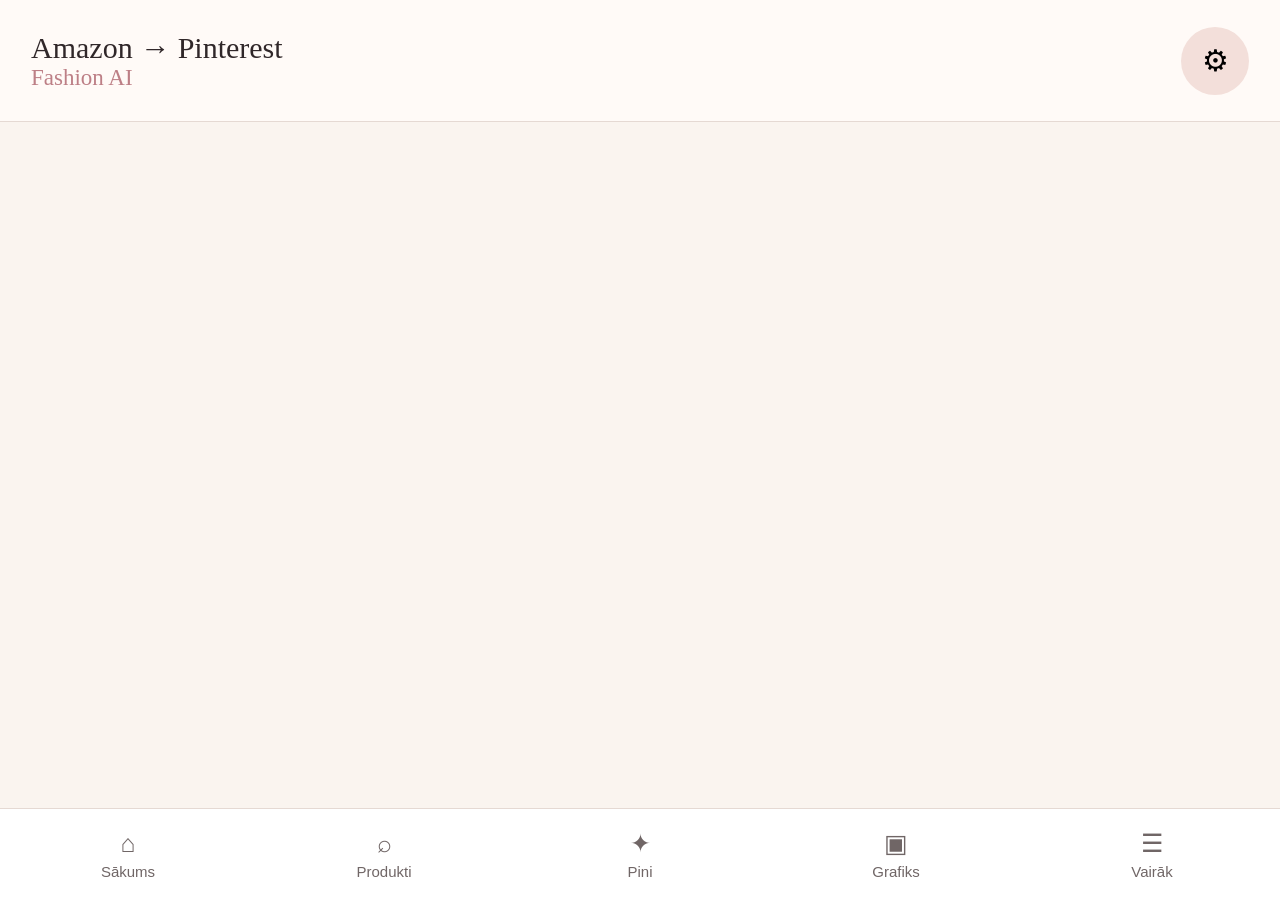
==== commit 8000f069: "Update index.html" ====
--- a/index.html
+++ b/index.html
@@ -18,5 +18,5 @@
 <button data-page="schedule"><span>▣</span><small>Grafiks</small></button>
 <button data-page="more"><span>☰</span><small>Vairāk</small></button>
 </nav>
-<script src="app.js"></script>
+<script src="app.js?v=5"></script>
 </body></html>
--- a/style.css
+++ b/style.css
@@ -0,0 +1 @@
+:root{--bg:#faf4ef;--card:#fffdfb;--text:#302729;--muted:#7c7070;--accent:#bd7f86;--line:#e5d9d3;--green:#5ca28d}*{box-sizing:border-box}body{margin:0;background:var(--bg);color:var(--text);font-family:'Roboto Condensed',Arial,sans-serif;font-size:17px}button,input,select{font:inherit}button{cursor:pointer}.topbar{height:122px;background:#fffaf7;border-bottom:1px solid var(--line);display:flex;align-items:center;justify-content:space-between;padding:24px 31px;position:sticky;top:0;z-index:20}.brand{font-family:Georgia,serif;font-size:30px}.subtitle{font-family:Georgia,serif;color:var(--accent);font-size:23px}.icon-btn{border:0;background:#f3dfda;width:68px;height:68px;border-radius:50%;font-size:30px}main{padding:28px 31px 110px;max-width:900px;margin:auto}.hero,.card{background:var(--card);border:1px solid var(--line);border-radius:30px;padding:27px;margin-bottom:22px}.hero{background:linear-gradient(135deg,#f2dfda,#fffaf8)}h1,h2,h3{font-family:Georgia,serif;margin:0 0 16px}h1{font-size:38px}.hero p{font-size:21px;line-height:1.45;color:var(--muted)}.btn{border:0;background:var(--accent);color:#fff;padding:14px 22px;border-radius:20px;font-weight:700}.btn.small{padding:10px 14px;border-radius:14px}.stat{padding:10px 0}.stat-row,.day-head{display:flex;justify-content:space-between;align-items:center}.bar{height:12px;border-radius:10px;background:#eee3de;margin-top:7px;overflow:hidden}.bar i{display:block;height:100%;background:var(--green);border-radius:10px}.searchrow{display:flex;gap:12px}.searchrow input{flex:1;min-width:0;border:1px solid var(--line);border-radius:18px;padding:16px;background:#fff}.filters,.chips{display:flex;gap:10px;flex-wrap:wrap;margin:14px 0}.select,.chip{border:1px solid var(--line);background:#fff;border-radius:16px;padding:11px 14px}.chip{border-radius:18px;color:#6c6262}.grid{display:grid;grid-template-columns:repeat(2,minmax(0,1fr));gap:16px}.product{background:#fff;border:1px solid var(--line);border-radius:24px;overflow:hidden}.product img{width:100%;aspect-ratio:1/1.18;object-fit:cover}.product-body{padding:14px}.product-title{font-weight:600}.price{font-weight:700;margin:8px 0}.detail-images{display:grid;grid-template-columns:repeat(2,1fr);gap:12px}.image-option{position:relative;border:3px solid transparent;border-radius:20px;overflow:hidden;background:#eee;padding:0}.image-option.selected{border-color:var(--accent)}.image-option img{display:block;width:100%;aspect-ratio:1/1.18;object-fit:cover}.check{position:absolute;top:9px;right:9px;background:#fff;border-radius:50%;width:34px;height:34px;display:grid;place-items:center;color:var(--accent)}.meta{color:var(--muted);line-height:1.45}.notice{background:#f6ebe7;border-radius:16px;padding:13px;margin:14px 0}.back{border:0;background:transparent;color:var(--accent);padding:0 0 16px;font-size:18px}.pin-card{display:grid;grid-template-columns:90px 1fr;gap:15px;padding:15px 0;border-bottom:1px solid var(--line)}.pin-card img{width:90px;height:110px;object-fit:cover;border-radius:15px}.badge{display:inline-block;padding:5px 9px;border-radius:10px;font-size:13px;font-weight:700}.save{background:#e9e4f0}.link{background:#e7f1ed}.ai{color:var(--green);font-weight:600}.slot{background:#fff;border:1px solid var(--line);border-radius:16px;padding:12px;margin:7px 0;display:flex;justify-content:space-between;gap:10px}.bottom-nav{position:fixed;left:0;right:0;bottom:0;height:92px;background:#fff;border-top:1px solid var(--line);display:grid;grid-template-columns:repeat(5,1fr);z-index:30}.bottom-nav button{border:0;background:transparent;color:#706666;display:flex;flex-direction:column;align-items:center;justify-content:center;gap:5px}.bottom-nav button.active{color:var(--accent);font-weight:700}.bottom-nav span{font-size:25px}.bottom-nav small{font-size:15px}@media(max-width:560px){main{padding:26px 31px 110px}.grid{gap:14px}h1{font-size:34px}}
